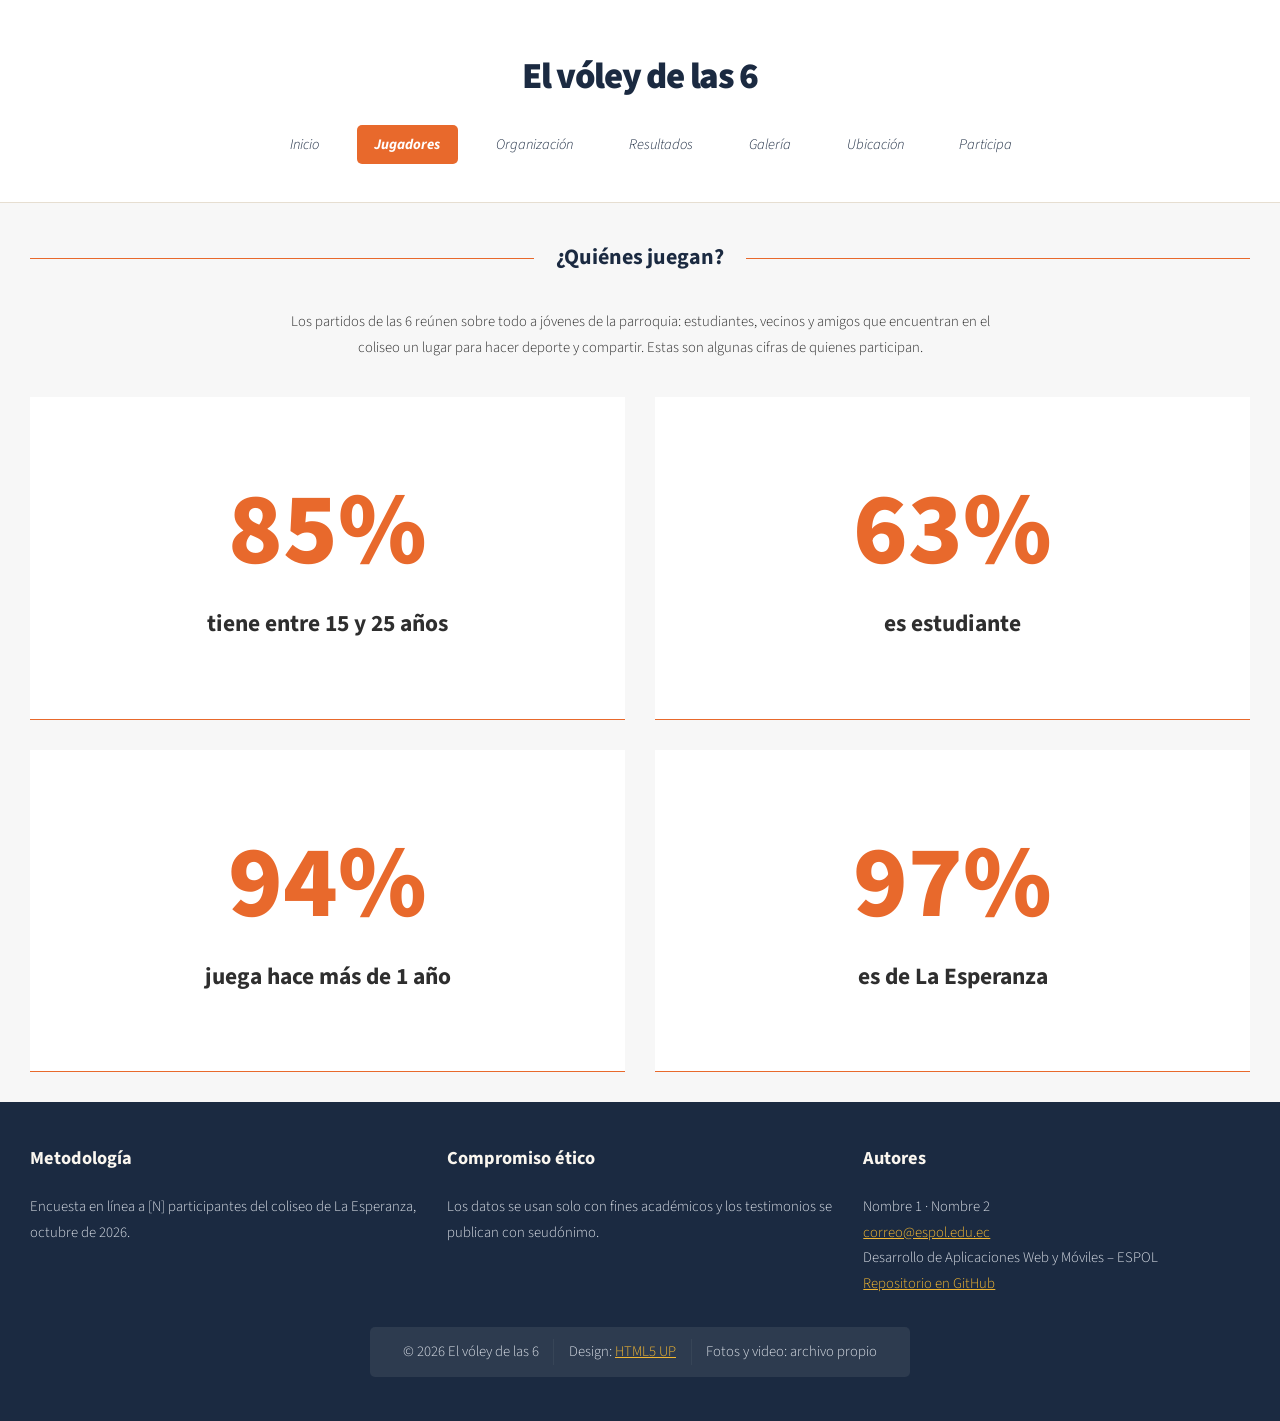
==== jugadores-page.html @ 29c1faaa "Se creó la sección de Jugadores, se modificó el estilo css para ajustar las cajas de los porcentajes" ====
<!DOCTYPE HTML>
<!--
	Dopetrope by HTML5 UP
	html5up.net | @ajlkn
	Free for personal and commercial use under the CCA 3.0 license (html5up.net/license)
-->
<html lang="es">
	<head>
		<title>¿Quiénes juegan? | El vóley de las 6</title>
		<meta charset="utf-8" />
		<meta name="viewport" content="width=device-width, initial-scale=1, user-scalable=no" />
		<link rel="stylesheet" href="assets/css/main.css?v=4" />
	</head>
	<body class="no-sidebar is-preload">
		<div id="page-wrapper">

			<!-- Header -->
				<section id="header">

					<!-- Logo -->
						<h1><a href="index.html">El vóley de las 6</a></h1>

					<!-- Nav -->
						<nav id="nav">
							<ul>
								<li><a href="index.html">Inicio</a></li>
								<li class="current"><a href="jugadores-page.html">Jugadores</a></li>
								<li><a href="#">Organización</a></li>
								<li><a href="#">Resultados</a></li>
								<li><a href="#">Galería</a></li>
								<li><a href="#">Ubicación</a></li>
								<li><a href="#">Participa</a></li>
							</ul>
						</nav>

				</section>

			<!-- Main -->
				<section id="main">
					<div class="container">

						<!-- Jugadores -->
							<section id="jugadores">
								<header class="major">
									<h2>¿Quiénes juegan?</h2>
								</header>
								<p class="intro-jugadores">
									Los partidos de las 6 reúnen sobre todo a jóvenes de la parroquia: estudiantes, vecinos y amigos
									que encuentran en el coliseo un lugar para hacer deporte y compartir. Estas son algunas cifras
									de quienes participan.
								</p>
								<!-- Reemplazar "__" por los porcentajes de la encuesta -->
								<div class="row">
									<div class="col-6">
										<article class="box stat">
											<strong class="stat-numero">85%</strong>
											<p>tiene entre 15 y 25 años</p>
										</article>
									</div>
									<div class="col-6">
										<article class="box stat">
											<strong class="stat-numero">63%</strong>
											<p>es estudiante</p>
										</article>
									</div>
									<div class="col-6">
										<article class="box stat">
											<strong class="stat-numero">94%</strong>
											<p>juega hace más de 1 año</p>
										</article>
									</div>
									<div class="col-6">
										<article class="box stat">
											<strong class="stat-numero">97%</strong>
											<p>es de La Esperanza</p>
										</article>
									</div>
								</div>
							</section>

					</div>
				</section>

			<!-- Footer -->
				<section id="footer">
					<div class="container">
						<div class="row">
							<div class="col-4 col-12-medium">
								<section>
									<header>
										<h2>Metodología</h2>
									</header>
									<p>Encuesta en línea a [N] participantes del coliseo de La Esperanza, octubre de 2026.</p>
								</section>
							</div>
							<div class="col-4 col-12-medium">
								<section>
									<header>
										<h2>Compromiso ético</h2>
									</header>
									<p>Los datos se usan solo con fines académicos y los testimonios se publican con seudónimo.</p>
								</section>
							</div>
							<div class="col-4 col-12-medium">
								<section>
									<header>
										<h2>Autores</h2>
									</header>
									<address>
										Nombre 1 · Nombre 2<br />
										<a href="mailto:correo@espol.edu.ec">correo@espol.edu.ec</a><br />
										Desarrollo de Aplicaciones Web y Móviles – ESPOL<br />
										<a href="#">Repositorio en GitHub</a>
									</address>
								</section>
							</div>
							<div class="col-12">

								<!-- Copyright -->
									<div id="copyright">
										<ul class="links">
											<li>&copy; 2026 El vóley de las 6</li><li>Design: <a href="http://html5up.net">HTML5 UP</a></li><li>Fotos y video: archivo propio</li>
										</ul>
									</div>

							</div>
						</div>
					</div>
				</section>

		</div>

		<!-- Scripts -->
			<script src="assets/js/jquery.min.js"></script>
			<script src="assets/js/jquery.dropotron.min.js"></script>
			<script src="assets/js/browser.min.js"></script>
			<script src="assets/js/breakpoints.min.js"></script>
			<script src="assets/js/util.js"></script>
			<script src="assets/js/main.js"></script>

	</body>
</html>
---- assets/css/main.css ----
@import url("fontawesome-all.min.css");
@import url("https://fonts.googleapis.com/css?family=Source+Sans+Pro:300,400,700,900,300italic");

/*
	Dopetrope by HTML5 UP
	html5up.net | @ajlkn
	Free for personal and commercial use under the CCA 3.0 license (html5up.net/license)
*/

html, body, div, span, applet, object,
iframe, h1, h2, h3, h4, h5, h6, p, blockquote,
pre, a, abbr, acronym, address, big, cite,
code, del, dfn, em, img, ins, kbd, q, s, samp,
small, strike, strong, sub, sup, tt, var, b,
u, i, center, dl, dt, dd, ol, ul, li, fieldset,
form, label, legend, table, caption, tbody,
tfoot, thead, tr, th, td, article, aside,
canvas, details, embed, figure, figcaption,
footer, header, hgroup, menu, nav, output, ruby,
section, summary, time, mark, audio, video {
	margin: 0;
	padding: 0;
	border: 0;
	font-size: 100%;
	font: inherit;
	vertical-align: baseline;}

article, aside, details, figcaption, figure,
footer, header, hgroup, menu, nav, section {
	display: block;}

body {
	line-height: 1;
}

ol, ul {
	list-style: none;
}

blockquote, q {
	quotes: none;
}

	blockquote:before, blockquote:after, q:before, q:after {
		content: '';
		content: none;
	}

table {
	border-collapse: collapse;
	border-spacing: 0;
}

body {
	-webkit-text-size-adjust: none;
}

mark {
	background-color: transparent;
	color: inherit;
}

input::-moz-focus-inner {
	border: 0;
	padding: 0;
}

input, select, textarea {
	-moz-appearance: none;
	-webkit-appearance: none;
	-ms-appearance: none;
	appearance: none;
}

/* Basic */

	html {
		box-sizing: border-box;
	}

	*, *:before, *:after {
		box-sizing: inherit;
	}

	body {
		background: #1B2A41;
		background-image: url("images/bg02.png");
	}

		body.is-preload *, body.is-preload *:before, body.is-preload *:after {
			-moz-animation: none !important;
			-webkit-animation: none !important;
			-ms-animation: none !important;
			animation: none !important;
			-moz-transition: none !important;
			-webkit-transition: none !important;
			-ms-transition: none !important;
			transition: none !important;
		}

	body, input, textarea, select {
		font-family: 'Source Sans Pro';
		font-weight: 300;
		color: #2E2E2E;
		font-size: 14pt;
		line-height: 1.75em;
	}

	strong, b {
		color: #1B2A41;
		font-weight: 400;
	}

	i, em {
		font-style: italic;
	}

	sub {
		position: relative;
		top: 0.5em;
		font-size: 0.8em;
	}

	sup {
		position: relative;
		top: -0.5em;
		font-size: 0.8em;
	}

	blockquote {
		border-left: solid 0.75em #F2B632;
		padding: 1em 0 1em 1.5em;
		font-style: italic;
	}

	h1, h2, h3, h4, h5, h6 {
		color: #1B2A41;
		font-weight: 700;
	}

	h1 a, h2 a, h3 a, h4 a, h5 a, h6 a {
		color: inherit;
		text-decoration: none;
	}

	h2 {
		font-size: 1.5em;
	}

	h3 {
		font-size: 1.35em;
	}

	a {
		color: #E8692C;
		text-decoration: underline;
	}

		a:hover {
			text-decoration: none;
		}

	br.clear {
		clear: both;
	}

	hr {
		border: 0;
		border-top: solid 1px #E6DED1;
		height: 1px;
		margin: 2em 0 2em 0;
	}

	p, ul, ol, dl, table {
		margin-bottom: 2em;
	}

/* Container */

	.container {
		margin: 0 auto;
		max-width: 100%;
		width: 70em;
	}

		@media screen and (max-width: 1680px) {

			.container {
				width: 70em;
			}

		}

		@media screen and (max-width: 1280px) {

			.container {
				width: calc(100% - 60px);
			}

		}

		@media screen and (max-width: 980px) {

			.container {
				width: calc(100% - 80px);
			}

		}

		@media screen and (max-width: 736px) {

			.container {
				width: calc(100% - 40px);
			}

		}

/* Row */

	.row {
		display: flex;
		flex-wrap: wrap;
		box-sizing: border-box;
		align-items: stretch;
	}

		.row > * {
			box-sizing: border-box;
		}

		.row.gtr-uniform > * > :last-child {
			margin-bottom: 0;
		}

		.row.aln-left {
			justify-content: flex-start;
		}

		.row.aln-center {
			justify-content: center;
		}

		.row.aln-right {
			justify-content: flex-end;
		}

		.row.aln-top {
			align-items: flex-start;
		}

		.row.aln-middle {
			align-items: center;
		}

		.row.aln-bottom {
			align-items: flex-end;
		}

		.row > .imp {
			order: -1;
		}

		.row > .col-1 {
			width: 8.33333%;
		}

		.row > .off-1 {
			margin-left: 8.33333%;
		}

		.row > .col-2 {
			width: 16.66667%;
		}

		.row > .off-2 {
			margin-left: 16.66667%;
		}

		.row > .col-3 {
			width: 25%;
		}

		.row > .off-3 {
			margin-left: 25%;
		}

		.row > .col-4 {
			width: 33.33333%;
		}

		.row > .off-4 {
			margin-left: 33.33333%;
		}

		.row > .col-5 {
			width: 41.66667%;
		}

		.row > .off-5 {
			margin-left: 41.66667%;
		}

		.row > .col-6 {
			width: 50%;
		}

		.row > .off-6 {
			margin-left: 50%;
		}

		.row > .col-7 {
			width: 58.33333%;
		}

		.row > .off-7 {
			margin-left: 58.33333%;
		}

		.row > .col-8 {
			width: 66.66667%;
		}

		.row > .off-8 {
			margin-left: 66.66667%;
		}

		.row > .col-9 {
			width: 75%;
		}

		.row > .off-9 {
			margin-left: 75%;
		}

		.row > .col-10 {
			width: 83.33333%;
		}

		.row > .off-10 {
			margin-left: 83.33333%;
		}

		.row > .col-11 {
			width: 91.66667%;
		}

		.row > .off-11 {
			margin-left: 91.66667%;
		}

		.row > .col-12 {
			width: 100%;
		}

		.row > .off-12 {
			margin-left: 100%;
		}

		.row.gtr-0 {
			margin-top: 0px;
			margin-left: 0px;
		}

			.row.gtr-0 > * {
				padding: 0px 0 0 0px;
			}

			.row.gtr-0.gtr-uniform {
				margin-top: 0px;
			}

				.row.gtr-0.gtr-uniform > * {
					padding-top: 0px;
				}

		.row.gtr-25 {
			margin-top: -12.5px;
			margin-left: -12.5px;
		}

			.row.gtr-25 > * {
				padding: 12.5px 0 0 12.5px;
			}

			.row.gtr-25.gtr-uniform {
				margin-top: -12.5px;
			}

				.row.gtr-25.gtr-uniform > * {
					padding-top: 12.5px;
				}

		.row.gtr-50 {
			margin-top: -25px;
			margin-left: -25px;
		}

			.row.gtr-50 > * {
				padding: 25px 0 0 25px;
			}

			.row.gtr-50.gtr-uniform {
				margin-top: -25px;
			}

				.row.gtr-50.gtr-uniform > * {
					padding-top: 25px;
				}

		.row {
			margin-top: -50px;
			margin-left: -50px;
		}

			.row > * {
				padding: 50px 0 0 50px;
			}

			.row.gtr-uniform {
				margin-top: -50px;
			}

				.row.gtr-uniform > * {
					padding-top: 50px;
				}

		.row.gtr-150 {
			margin-top: -75px;
			margin-left: -75px;
		}

			.row.gtr-150 > * {
				padding: 75px 0 0 75px;
			}

			.row.gtr-150.gtr-uniform {
				margin-top: -75px;
			}

				.row.gtr-150.gtr-uniform > * {
					padding-top: 75px;
				}

		.row.gtr-200 {
			margin-top: -100px;
			margin-left: -100px;
		}

			.row.gtr-200 > * {
				padding: 100px 0 0 100px;
			}

			.row.gtr-200.gtr-uniform {
				margin-top: -100px;
			}

				.row.gtr-200.gtr-uniform > * {
					padding-top: 100px;
				}

		@media screen and (max-width: 1680px) {

			.row {
				display: flex;
				flex-wrap: wrap;
				box-sizing: border-box;
				align-items: stretch;
			}

				.row > * {
					box-sizing: border-box;
				}

				.row.gtr-uniform > * > :last-child {
					margin-bottom: 0;
				}

				.row.aln-left {
					justify-content: flex-start;
				}

				.row.aln-center {
					justify-content: center;
				}

				.row.aln-right {
					justify-content: flex-end;
				}

				.row.aln-top {
					align-items: flex-start;
				}

				.row.aln-middle {
					align-items: center;
				}

				.row.aln-bottom {
					align-items: flex-end;
				}

				.row > .imp-xlarge {
					order: -1;
				}

				.row > .col-1-xlarge {
					width: 8.33333%;
				}

				.row > .off-1-xlarge {
					margin-left: 8.33333%;
				}

				.row > .col-2-xlarge {
					width: 16.66667%;
				}

				.row > .off-2-xlarge {
					margin-left: 16.66667%;
				}

				.row > .col-3-xlarge {
					width: 25%;
				}

				.row > .off-3-xlarge {
					margin-left: 25%;
				}

				.row > .col-4-xlarge {
					width: 33.33333%;
				}

				.row > .off-4-xlarge {
					margin-left: 33.33333%;
				}

				.row > .col-5-xlarge {
					width: 41.66667%;
				}

				.row > .off-5-xlarge {
					margin-left: 41.66667%;
				}

				.row > .col-6-xlarge {
					width: 50%;
				}

				.row > .off-6-xlarge {
					margin-left: 50%;
				}

				.row > .col-7-xlarge {
					width: 58.33333%;
				}

				.row > .off-7-xlarge {
					margin-left: 58.33333%;
				}

				.row > .col-8-xlarge {
					width: 66.66667%;
				}

				.row > .off-8-xlarge {
					margin-left: 66.66667%;
				}

				.row > .col-9-xlarge {
					width: 75%;
				}

				.row > .off-9-xlarge {
					margin-left: 75%;
				}

				.row > .col-10-xlarge {
					width: 83.33333%;
				}

				.row > .off-10-xlarge {
					margin-left: 83.33333%;
				}

				.row > .col-11-xlarge {
					width: 91.66667%;
				}

				.row > .off-11-xlarge {
					margin-left: 91.66667%;
				}

				.row > .col-12-xlarge {
					width: 100%;
				}

				.row > .off-12-xlarge {
					margin-left: 100%;
				}

				.row.gtr-0 {
					margin-top: 0px;
					margin-left: 0px;
				}

					.row.gtr-0 > * {
						padding: 0px 0 0 0px;
					}

					.row.gtr-0.gtr-uniform {
						margin-top: 0px;
					}

						.row.gtr-0.gtr-uniform > * {
							padding-top: 0px;
						}

				.row.gtr-25 {
					margin-top: -12.5px;
					margin-left: -12.5px;
				}

					.row.gtr-25 > * {
						padding: 12.5px 0 0 12.5px;
					}

					.row.gtr-25.gtr-uniform {
						margin-top: -12.5px;
					}

						.row.gtr-25.gtr-uniform > * {
							padding-top: 12.5px;
						}

				.row.gtr-50 {
					margin-top: -25px;
					margin-left: -25px;
				}

					.row.gtr-50 > * {
						padding: 25px 0 0 25px;
					}

					.row.gtr-50.gtr-uniform {
						margin-top: -25px;
					}

						.row.gtr-50.gtr-uniform > * {
							padding-top: 25px;
						}

				.row {
					margin-top: -50px;
					margin-left: -50px;
				}

					.row > * {
						padding: 50px 0 0 50px;
					}

					.row.gtr-uniform {
						margin-top: -50px;
					}

						.row.gtr-uniform > * {
							padding-top: 50px;
						}

				.row.gtr-150 {
					margin-top: -75px;
					margin-left: -75px;
				}

					.row.gtr-150 > * {
						padding: 75px 0 0 75px;
					}

					.row.gtr-150.gtr-uniform {
						margin-top: -75px;
					}

						.row.gtr-150.gtr-uniform > * {
							padding-top: 75px;
						}

				.row.gtr-200 {
					margin-top: -100px;
					margin-left: -100px;
				}

					.row.gtr-200 > * {
						padding: 100px 0 0 100px;
					}

					.row.gtr-200.gtr-uniform {
						margin-top: -100px;
					}

						.row.gtr-200.gtr-uniform > * {
							padding-top: 100px;
						}

		}

		@media screen and (max-width: 1280px) {

			.row {
				display: flex;
				flex-wrap: wrap;
				box-sizing: border-box;
				align-items: stretch;
			}

				.row > * {
					box-sizing: border-box;
				}

				.row.gtr-uniform > * > :last-child {
					margin-bottom: 0;
				}

				.row.aln-left {
					justify-content: flex-start;
				}

				.row.aln-center {
					justify-content: center;
				}

				.row.aln-right {
					justify-content: flex-end;
				}

				.row.aln-top {
					align-items: flex-start;
				}

				.row.aln-middle {
					align-items: center;
				}

				.row.aln-bottom {
					align-items: flex-end;
				}

				.row > .imp-large {
					order: -1;
				}

				.row > .col-1-large {
					width: 8.33333%;
				}

				.row > .off-1-large {
					margin-left: 8.33333%;
				}

				.row > .col-2-large {
					width: 16.66667%;
				}

				.row > .off-2-large {
					margin-left: 16.66667%;
				}

				.row > .col-3-large {
					width: 25%;
				}

				.row > .off-3-large {
					margin-left: 25%;
				}

				.row > .col-4-large {
					width: 33.33333%;
				}

				.row > .off-4-large {
					margin-left: 33.33333%;
				}

				.row > .col-5-large {
					width: 41.66667%;
				}

				.row > .off-5-large {
					margin-left: 41.66667%;
				}

				.row > .col-6-large {
					width: 50%;
				}

				.row > .off-6-large {
					margin-left: 50%;
				}

				.row > .col-7-large {
					width: 58.33333%;
				}

				.row > .off-7-large {
					margin-left: 58.33333%;
				}

				.row > .col-8-large {
					width: 66.66667%;
				}

				.row > .off-8-large {
					margin-left: 66.66667%;
				}

				.row > .col-9-large {
					width: 75%;
				}

				.row > .off-9-large {
					margin-left: 75%;
				}

				.row > .col-10-large {
					width: 83.33333%;
				}

				.row > .off-10-large {
					margin-left: 83.33333%;
				}

				.row > .col-11-large {
					width: 91.66667%;
				}

				.row > .off-11-large {
					margin-left: 91.66667%;
				}

				.row > .col-12-large {
					width: 100%;
				}

				.row > .off-12-large {
					margin-left: 100%;
				}

				.row.gtr-0 {
					margin-top: 0px;
					margin-left: 0px;
				}

					.row.gtr-0 > * {
						padding: 0px 0 0 0px;
					}

					.row.gtr-0.gtr-uniform {
						margin-top: 0px;
					}

						.row.gtr-0.gtr-uniform > * {
							padding-top: 0px;
						}

				.row.gtr-25 {
					margin-top: -7.5px;
					margin-left: -7.5px;
				}

					.row.gtr-25 > * {
						padding: 7.5px 0 0 7.5px;
					}

					.row.gtr-25.gtr-uniform {
						margin-top: -7.5px;
					}

						.row.gtr-25.gtr-uniform > * {
							padding-top: 7.5px;
						}

				.row.gtr-50 {
					margin-top: -15px;
					margin-left: -15px;
				}

					.row.gtr-50 > * {
						padding: 15px 0 0 15px;
					}

					.row.gtr-50.gtr-uniform {
						margin-top: -15px;
					}

						.row.gtr-50.gtr-uniform > * {
							padding-top: 15px;
						}

				.row {
					margin-top: -30px;
					margin-left: -30px;
				}

					.row > * {
						padding: 30px 0 0 30px;
					}

					.row.gtr-uniform {
						margin-top: -30px;
					}

						.row.gtr-uniform > * {
							padding-top: 30px;
						}

				.row.gtr-150 {
					margin-top: -45px;
					margin-left: -45px;
				}

					.row.gtr-150 > * {
						padding: 45px 0 0 45px;
					}

					.row.gtr-150.gtr-uniform {
						margin-top: -45px;
					}

						.row.gtr-150.gtr-uniform > * {
							padding-top: 45px;
						}

				.row.gtr-200 {
					margin-top: -60px;
					margin-left: -60px;
				}

					.row.gtr-200 > * {
						padding: 60px 0 0 60px;
					}

					.row.gtr-200.gtr-uniform {
						margin-top: -60px;
					}

						.row.gtr-200.gtr-uniform > * {
							padding-top: 60px;
						}

		}

		@media screen and (max-width: 980px) {

			.row {
				display: flex;
				flex-wrap: wrap;
				box-sizing: border-box;
				align-items: stretch;
			}

				.row > * {
					box-sizing: border-box;
				}

				.row.gtr-uniform > * > :last-child {
					margin-bottom: 0;
				}

				.row.aln-left {
					justify-content: flex-start;
				}

				.row.aln-center {
					justify-content: center;
				}

				.row.aln-right {
					justify-content: flex-end;
				}

				.row.aln-top {
					align-items: flex-start;
				}

				.row.aln-middle {
					align-items: center;
				}

				.row.aln-bottom {
					align-items: flex-end;
				}

				.row > .imp-medium {
					order: -1;
				}

				.row > .col-1-medium {
					width: 8.33333%;
				}

				.row > .off-1-medium {
					margin-left: 8.33333%;
				}

				.row > .col-2-medium {
					width: 16.66667%;
				}

				.row > .off-2-medium {
					margin-left: 16.66667%;
				}

				.row > .col-3-medium {
					width: 25%;
				}

				.row > .off-3-medium {
					margin-left: 25%;
				}

				.row > .col-4-medium {
					width: 33.33333%;
				}

				.row > .off-4-medium {
					margin-left: 33.33333%;
				}

				.row > .col-5-medium {
					width: 41.66667%;
				}

				.row > .off-5-medium {
					margin-left: 41.66667%;
				}

				.row > .col-6-medium {
					width: 50%;
				}

				.row > .off-6-medium {
					margin-left: 50%;
				}

				.row > .col-7-medium {
					width: 58.33333%;
				}

				.row > .off-7-medium {
					margin-left: 58.33333%;
				}

				.row > .col-8-medium {
					width: 66.66667%;
				}

				.row > .off-8-medium {
					margin-left: 66.66667%;
				}

				.row > .col-9-medium {
					width: 75%;
				}

				.row > .off-9-medium {
					margin-left: 75%;
				}

				.row > .col-10-medium {
					width: 83.33333%;
				}

				.row > .off-10-medium {
					margin-left: 83.33333%;
				}

				.row > .col-11-medium {
					width: 91.66667%;
				}

				.row > .off-11-medium {
					margin-left: 91.66667%;
				}

				.row > .col-12-medium {
					width: 100%;
				}

				.row > .off-12-medium {
					margin-left: 100%;
				}

				.row.gtr-0 {
					margin-top: 0px;
					margin-left: 0px;
				}

					.row.gtr-0 > * {
						padding: 0px 0 0 0px;
					}

					.row.gtr-0.gtr-uniform {
						margin-top: 0px;
					}

						.row.gtr-0.gtr-uniform > * {
							padding-top: 0px;
						}

				.row.gtr-25 {
					margin-top: -10px;
					margin-left: -10px;
				}

					.row.gtr-25 > * {
						padding: 10px 0 0 10px;
					}

					.row.gtr-25.gtr-uniform {
						margin-top: -10px;
					}

						.row.gtr-25.gtr-uniform > * {
							padding-top: 10px;
						}

				.row.gtr-50 {
					margin-top: -20px;
					margin-left: -20px;
				}

					.row.gtr-50 > * {
						padding: 20px 0 0 20px;
					}

					.row.gtr-50.gtr-uniform {
						margin-top: -20px;
					}

						.row.gtr-50.gtr-uniform > * {
							padding-top: 20px;
						}

				.row {
					margin-top: -40px;
					margin-left: -40px;
				}

					.row > * {
						padding: 40px 0 0 40px;
					}

					.row.gtr-uniform {
						margin-top: -40px;
					}

						.row.gtr-uniform > * {
							padding-top: 40px;
						}

				.row.gtr-150 {
					margin-top: -60px;
					margin-left: -60px;
				}

					.row.gtr-150 > * {
						padding: 60px 0 0 60px;
					}

					.row.gtr-150.gtr-uniform {
						margin-top: -60px;
					}

						.row.gtr-150.gtr-uniform > * {
							padding-top: 60px;
						}

				.row.gtr-200 {
					margin-top: -80px;
					margin-left: -80px;
				}

					.row.gtr-200 > * {
						padding: 80px 0 0 80px;
					}

					.row.gtr-200.gtr-uniform {
						margin-top: -80px;
					}

						.row.gtr-200.gtr-uniform > * {
							padding-top: 80px;
						}

		}

		@media screen and (max-width: 736px) {

			.row {
				display: flex;
				flex-wrap: wrap;
				box-sizing: border-box;
				align-items: stretch;
			}

				.row > * {
					box-sizing: border-box;
				}

				.row.gtr-uniform > * > :last-child {
					margin-bottom: 0;
				}

				.row.aln-left {
					justify-content: flex-start;
				}

				.row.aln-center {
					justify-content: center;
				}

				.row.aln-right {
					justify-content: flex-end;
				}

				.row.aln-top {
					align-items: flex-start;
				}

				.row.aln-middle {
					align-items: center;
				}

				.row.aln-bottom {
					align-items: flex-end;
				}

				.row > .imp-small {
					order: -1;
				}

				.row > .col-1-small {
					width: 8.33333%;
				}

				.row > .off-1-small {
					margin-left: 8.33333%;
				}

				.row > .col-2-small {
					width: 16.66667%;
				}

				.row > .off-2-small {
					margin-left: 16.66667%;
				}

				.row > .col-3-small {
					width: 25%;
				}

				.row > .off-3-small {
					margin-left: 25%;
				}

				.row > .col-4-small {
					width: 33.33333%;
				}

				.row > .off-4-small {
					margin-left: 33.33333%;
				}

				.row > .col-5-small {
					width: 41.66667%;
				}

				.row > .off-5-small {
					margin-left: 41.66667%;
				}

				.row > .col-6-small {
					width: 50%;
				}

				.row > .off-6-small {
					margin-left: 50%;
				}

				.row > .col-7-small {
					width: 58.33333%;
				}

				.row > .off-7-small {
					margin-left: 58.33333%;
				}

				.row > .col-8-small {
					width: 66.66667%;
				}

				.row > .off-8-small {
					margin-left: 66.66667%;
				}

				.row > .col-9-small {
					width: 75%;
				}

				.row > .off-9-small {
					margin-left: 75%;
				}

				.row > .col-10-small {
					width: 83.33333%;
				}

				.row > .off-10-small {
					margin-left: 83.33333%;
				}

				.row > .col-11-small {
					width: 91.66667%;
				}

				.row > .off-11-small {
					margin-left: 91.66667%;
				}

				.row > .col-12-small {
					width: 100%;
				}

				.row > .off-12-small {
					margin-left: 100%;
				}

				.row.gtr-0 {
					margin-top: 0px;
					margin-left: 0px;
				}

					.row.gtr-0 > * {
						padding: 0px 0 0 0px;
					}

					.row.gtr-0.gtr-uniform {
						margin-top: 0px;
					}

						.row.gtr-0.gtr-uniform > * {
							padding-top: 0px;
						}

				.row.gtr-25 {
					margin-top: -5px;
					margin-left: -5px;
				}

					.row.gtr-25 > * {
						padding: 5px 0 0 5px;
					}

					.row.gtr-25.gtr-uniform {
						margin-top: -5px;
					}

						.row.gtr-25.gtr-uniform > * {
							padding-top: 5px;
						}

				.row.gtr-50 {
					margin-top: -10px;
					margin-left: -10px;
				}

					.row.gtr-50 > * {
						padding: 10px 0 0 10px;
					}

					.row.gtr-50.gtr-uniform {
						margin-top: -10px;
					}

						.row.gtr-50.gtr-uniform > * {
							padding-top: 10px;
						}

				.row {
					margin-top: -20px;
					margin-left: -20px;
				}

					.row > * {
						padding: 20px 0 0 20px;
					}

					.row.gtr-uniform {
						margin-top: -20px;
					}

						.row.gtr-uniform > * {
							padding-top: 20px;
						}

				.row.gtr-150 {
					margin-top: -30px;
					margin-left: -30px;
				}

					.row.gtr-150 > * {
						padding: 30px 0 0 30px;
					}

					.row.gtr-150.gtr-uniform {
						margin-top: -30px;
					}

						.row.gtr-150.gtr-uniform > * {
							padding-top: 30px;
						}

				.row.gtr-200 {
					margin-top: -40px;
					margin-left: -40px;
				}

					.row.gtr-200 > * {
						padding: 40px 0 0 40px;
					}

					.row.gtr-200.gtr-uniform {
						margin-top: -40px;
					}

						.row.gtr-200.gtr-uniform > * {
							padding-top: 40px;
						}

		}

/* Form */

	form label {
		display: block;
		color: #1B2A41;
		font-weight: 400;
		margin: 0 0 0.5em 0;
	}

	form input[type=text],
	form input[type=email],
	form input[type=password],
	form select,
	form textarea {
		-webkit-appearance: none;
		display: block;
		border: 0;
		padding: 0.75em 1em;
		font-size: 1em;
		border-radius: 5px;
		border: solid 1px #E6DED1;
		background: #fff;
		width: 100%;
	}

		form input[type=text]:focus,
		form input[type=email]:focus,
		form input[type=password]:focus,
		form select:focus,
		form textarea:focus {
			box-shadow: inset 0px 0px 1px 1px #E8692C;
		}

	form textarea {
		height: 15em;
	}

	form ::-webkit-input-placeholder {
		color: #8A8A8A !important;
	}

	form :-moz-placeholder {
		color: #8A8A8A !important;
	}

	form ::-moz-placeholder {
		color: #8A8A8A !important;
	}

	form :-ms-input-placeholder {
		color: #8A8A8A !important;
	}

	form ::-moz-focus-inner {
		border: 0;
	}

/* Tables */

	table {
		width: 100%;
	}

		table tr {
			border-top: solid 1px #E6DED1;
		}

			table tr:first-child {
				border-top: 0;
			}

		table td {
			padding: 0.5em 1em 0.5em 1em;
		}

		table th {
			text-align: left;
			padding: 0.5em 1em 0.5em 1em;
			font-weight: 700;
			margin: 0 0 1em 0;
		}

		table thead {
			border-bottom: solid 2px #E8692C;
		}

/* Section/Article */

	section, article {
		margin-bottom: 2.5em;
	}

		section > :last-child, section:last-child, article > :last-child, article:last-child {
			margin-bottom: 0;
		}

	header {
		margin: 0 0 1.5em 0;
	}

		header > p {
			display: block;
			font-style: italic;
			margin: 0.5em 0 0 0;
			padding-bottom: 0.5em;
		}

		header.major {
			position: relative;
			text-align: center;
			border-top: solid 1px #E8692C;
			top: 1em;
			margin: 0 0 3em 0;
		}

			header.major h2 {
				background: #FAF6EF;
				position: relative;
				top: -0.65em;
				display: inline;
				margin: 0;
				padding: 0 1em 0 1em;
			}

	footer {
		margin: 2.25em 0 0 0;
	}

/* Box */

	.box {
		background: #ffffff;
		border-bottom: solid 1px #E8692C;
		padding: 2.75em 1.75em 2.75em 1.75em;
	}

		.box .image.featured {
			position: relative;
			width: auto;
			left: 1.75em;
			top: 1.75em;
			margin: -4.5em 0 4.25em -3.5em;
		}

		.box.post header {
			padding-top: 1em;
			margin: 0 0 2em 0;
		}

		.box.post h2 {
			font-size: 2.5em;
			letter-spacing: -0.015em;
		}

		.box.post header > p {
			margin-top: 1.25em;
			font-size: 1.25em;
		}

		.box footer ul.actions {
			margin-bottom: 0;
		}

/* Button */

	input[type="button"],
	input[type="submit"],
	input[type="reset"],
	button,
	.button {
		-webkit-appearance: none;
		display: inline-block;
		text-decoration: none;
		cursor: pointer;
		border: 0;
		border-radius: 5px;
		background: #E8692C;
		color: #fff !important;
		font-weight: 700;
		outline: 0;
		font-size: 1.1em;
		padding: 0.65em 1.5em 0.65em 1.5em;
		text-align: center;
		-moz-transition: background-color .25s ease-in-out;
		-webkit-transition: background-color .25s ease-in-out;
		-ms-transition: background-color .25s ease-in-out;
		transition: background-color .25s ease-in-out;
	}

		input[type="button"]:hover,
		input[type="submit"]:hover,
		input[type="reset"]:hover,
		button:hover,
		.button:hover {
			background: #F07C42;
		}

		input[type="button"]:active,
		input[type="submit"]:active,
		input[type="reset"]:active,
		button:active,
		.button:active {
			background: #CF5A20;
		}

		input[type="button"].alt,
		input[type="submit"].alt,
		input[type="reset"].alt,
		button.alt,
		.button.alt {
			background: #1B2A41;
		}

			input[type="button"].alt:hover,
			input[type="submit"].alt:hover,
			input[type="reset"].alt:hover,
			button.alt:hover,
			.button.alt:hover {
				background: #2A3D5A;
			}

			input[type="button"].alt:active,
			input[type="submit"].alt:active,
			input[type="reset"].alt:active,
			button.alt:active,
			.button.alt:active {
				background: #111C2C;
			}

		input[type="button"].icon:before,
		input[type="submit"].icon:before,
		input[type="reset"].icon:before,
		button.icon:before,
		.button.icon:before {
			opacity: 0.35;
			position: relative;
			top: 0.05em;
			margin-right: 0.75em;
		}

		input[type="button"].large,
		input[type="submit"].large,
		input[type="reset"].large,
		button.large,
		.button.large {
			font-size: 1.5em;
			padding: 0.75em 1.5em 0.75em 1.5em;
		}

/* Image */

	.image {
		display: inline-block;
		outline: 0;
	}

		.image img {
			display: block;
			width: 100%;
		}

		.image.centered {
			display: block;
			margin: 0 0 2em 0;
		}

			.image.centered img {
				margin: 0 auto;
				width: auto;
			}

		.image.featured {
			display: block;
			width: 100%;
			margin: 0 0 2em 0;
		}

		.image.left {
			float: left;
			margin: 0 2em 2em 0;
		}

/* List */

	ul {
		list-style: disc;
		padding-left: 1em;
	}

		ul li {
			padding-left: 0.5em;
		}

	ol {
		list-style: decimal;
		padding-left: 1.25em;
	}

		ol li {
			padding-left: 0.25em;
		}

/* Actions */

	ul.actions {
		list-style: none;
		padding-left: 0;
	}

		ul.actions li {
			display: inline-block;
			margin-left: 1em;
			padding-left: 0;
		}

			ul.actions li:first-child {
				margin-left: 0;
			}

/* Links */

	ul.links {
		list-style: none;
		padding-left: 0;
	}

		ul.links li {
			display: inline-block;
			border-left: solid 1px rgba(255, 255, 255, 0.05);
			padding: 0 0 0 1em;
			margin: 0 0 0 1em;
		}

			ul.links li:first-child {
				border-left: 0;
				padding-left: 0;
				margin-left: 0;
			}

/* Contact */

	ul.contact {
		list-style: none;
		padding-left: 0;
	}

		ul.contact li {
			position: relative;
			border-top: solid 1px #E6DED1;
			padding: 1.3em 0 1.3em 7em;
		}

			ul.contact li h3 {
				position: absolute;
				left: 0;
				top: 1.3em;
				font-size: 1.1em;
			}

			ul.contact li p {
				margin: 0;
			}

			ul.contact li:first-child {
				padding-top: 0;
				border-top: 0;
			}

				ul.contact li:first-child h3 {
					top: 0;
				}

/* Dates */

	ul.dates {
		list-style: none;
		padding-left: 0;
	}

		ul.dates li {
			position: relative;
			border-top: solid 1px #E6DED1;
			padding: 1.3em 0 1.3em 6.75em;
		}

		ul.dates .date {
			display: block;
			position: absolute;
			left: 0;
			top: 1.3em;
			background-color: #E8692C;
			height: 3.5em;
			text-align: center;
			color: #fff;
			line-height: 1em;
			border-top-left-radius: 5px;
			border-bottom-left-radius: 5px;
			padding: 0.5em 0.75em 0 1em;
		}

			ul.dates .date:after {
				content: '';
				position: absolute;
				bottom: 0;
				right: -1.2em;
				border-left: solid 1.25em #E8692C;
				border-top: solid 1.8em transparent;
				border-bottom: solid 1.8em transparent;
			}

			ul.dates .date strong {
				display: block;
				font-size: 1.75em;
				padding-top: 0.15em;
			}

		ul.dates h3 {
			font-size: 1.1em;
		}

		ul.dates p {
			margin: 0;
		}

		ul.dates li:first-child {
			border-top: 0;
			padding-top: 0;
		}

			ul.dates li:first-child .date {
				top: 0;
			}

/* Divided */

	ul.divided {
		list-style: none;
		padding-left: 0;
	}

		ul.divided li {
			border-top: solid 1px #E6DED1;
			padding: 1em 0 1em 0;
		}

			ul.divided li:first-child {
				border-top: 0;
				padding-top: 0;
			}

/* Social */

	ul.social {
		list-style: none;
		padding-left: 0;
		overflow: hidden;
		cursor: default;
		margin: 0 0 3.25em 0;
	}

		ul.social li {
			display: inline-block;
			padding-left: 0;
			margin-left: 0.75em;
		}

			ul.social li:first-child {
				margin-left: 0;
			}

			ul.social li a {
				display: inline-block;
				width: 3em;
				height: 3em;
				text-align: center;
				border-radius: 5px;
				background: #1B2A41;
				-moz-transition: background-color .25s ease-in-out;
				-webkit-transition: background-color .25s ease-in-out;
				-ms-transition: background-color .25s ease-in-out;
				transition: background-color .25s ease-in-out;
			}

				ul.social li a:before {
					color: #fff;
					font-size: 2em;
					line-height: 1.5em;
				}

				ul.social li a.fa-facebook {
					background: #3c5a98;
				}

					ul.social li a.fa-facebook:hover {
						background: #4c6aa8;
					}

				ul.social li a.fa-twitter {
					background: #2daae4;
				}

					ul.social li a.fa-twitter:hover {
						background: #3dbaf4;
					}

				ul.social li a.fa-dribbble {
					background: #c4376b;
				}

					ul.social li a.fa-dribbble:hover {
						background: #d4477b;
					}

				ul.social li a.fa-linkedin {
					background: #006599;
				}

					ul.social li a.fa-linkedin:hover {
						background: #1075a9;
					}

				ul.social li a.fa-tumblr {
					background: #2b4661;
				}

					ul.social li a.fa-tumblr:hover {
						background: #3b5671;
					}

				ul.social li a.fa-google-plus {
					background: #da2713;
				}

					ul.social li a.fa-google-plus:hover {
						background: #ea3723;
					}

/* Icons */

	.icon {
		text-decoration: none;
		position: relative;
		text-decoration: none;
	}

		.icon:before {
			-moz-osx-font-smoothing: grayscale;
			-webkit-font-smoothing: antialiased;
			display: inline-block;
			font-style: normal;
			font-variant: normal;
			text-rendering: auto;
			line-height: 1;
			text-transform: none !important;
			font-family: 'Font Awesome 5 Free';
			font-weight: 400;
		}

		.icon.solid:before {
			font-weight: 900;
		}

		.icon.brands:before {
			font-family: 'Font Awesome 5 Brands';
		}

		.icon:before {
			line-height: inherit;
		}

		.icon > .label {
			display: none;
		}

		.icon.featured {
			position: relative;
			display: inline-block;
			background-color: #E8692C;
			width: 9em;
			padding: 1.75em 0 0.75em 0;
			border-top-left-radius: 5px;
			border-top-right-radius: 5px;
			margin: 0 0 4.5em 0;
			cursor: default;
		}

			.icon.featured:before {
				font-size: 4.5em;
				line-height: 1em;
				color: #fff;
			}

			.icon.featured:after {
				content: '';
				position: absolute;
				bottom: -1.95em;
				left: 0;
				border-top: solid 2em #E8692C;
				border-left: solid 4.5em transparent;
				border-right: solid 4.5em transparent;
			}

			.icon.featured.alt {
				background-color: #1B2A41;
			}

				.icon.featured.alt:after {
					border-top-color: #1B2A41;
				}

			.icon.featured.alt2 {
				background-color: #F2B632;
			}

				.icon.featured.alt2:after {
					border-top-color: #F2B632;
				}

/* Page Wrapper */

	#page-wrapper > section {
		margin-bottom: 0;
	}

/* Header */

	#header {
		position: relative;
		background: #ffffff;
		border-bottom: solid 1px #E6DED1;
		padding: 5em 0 4em 0;
		text-align: center;
	}

		#header h1 {
			color: #1B2A41;
			font-weight: 900;
			font-size: 2.5em;
			letter-spacing: -0.035em;
			line-height: 1;
		}

/* Nav */

	#nav {
		margin: 2.5em 0 0 0;
	}

		#nav > ul {
			margin: 0;
		}

			#nav > ul > li {
				display: inline-block;
				font-style: italic;
				margin: 0 0.35em 0 0.35em;
			}

				#nav > ul > li > ul {
					display: none;
				}

				#nav > ul > li > a {
					border-radius: 5px;
					color: #1B2A41;
					text-decoration: none;
					padding: 0.6em 1.2em 0.6em 1.2em;
					-moz-transition: background-color .25s ease-in-out;
					-webkit-transition: background-color .25s ease-in-out;
					-ms-transition: background-color .25s ease-in-out;
					transition: background-color .25s ease-in-out;
					outline: 0;
				}

				#nav > ul > li:hover > a, #nav > ul > li.active > a {
					background: #FCE3D3;
				}

				#nav > ul > li.current > a {
					background: #E8692C;
					color: #fff !important;
					font-weight: 700;
				}

	.dropotron {
		border-radius: 5px;
		background-color: #1B2A41;
		background-color: rgba(27, 42, 65, 0.98);
		padding: 1.25em 1.5em 1.25em 1.5em;
		font-style: italic;
		min-width: 13em;
		box-shadow: 0px 8px 15px 0px rgba(0, 0, 0, 0.5);
		text-align: left;
		margin-top: -1.25em;
		margin-left: -1px;
		list-style: none;
	}

		.dropotron a, .dropotron span {
			color: #C9D3E0;
			text-decoration: none;
			-moz-transition: color .25s ease-in-out;
			-webkit-transition: color .25s ease-in-out;
			-ms-transition: color .25s ease-in-out;
			transition: color .25s ease-in-out;
		}

		.dropotron li {
			padding: 0.25em 0 0.25em 0;
		}

			.dropotron li:hover > a, .dropotron li:hover > span {
				color: #fff;
			}

		.dropotron.level-0 {
			margin-top: 2em;
		}

			.dropotron.level-0:before {
				content: '';
				display: block;
				position: absolute;
				left: 50%;
				margin-left: -10px;
				top: -9px;
				border-left: solid 10px transparent;
				border-right: solid 10px transparent;
				border-bottom: solid 10px #1B2A41;
				border-bottom-color: rgba(27, 42, 65, 0.98);
			}

/* Banner */

	#banner {
		background: #1B2A41 url("../../images/pic01.jpg");
		background-position: center center;
		background-size: cover;
		background-repeat: no-repeat;
		text-align: center;
		position: relative;
		padding: 14em 0;
		margin: 4em 0 0 0;
	}

		#banner header {
			background-color: rgba(27, 42, 65, 0.88);
			display: inline-block;
			padding: 2.5em 5em;
			border-radius: 5px;
		}

			#banner header h2 {
				color: #fff;
				font-weight: 700;
				font-size: 2.5em;
				margin: 0 0 0.65em 0;
			}

			#banner header p {
				color: #F2B632;
				padding: 0;
				font-style: normal;
				margin: 0;
				font-size: 1.5em;
			}

/* Intro */

	#intro {
		text-align: center;
		overflow: hidden;
	}

		#intro section {
			margin: 3em 0;
			padding: 2.5em 0;
		}

		#intro h2 {
			font-size: 1.75em;
		}

		#intro p {
			margin: 0;
		}

		#intro .middle {
			position: relative;
			z-index: 1;
		}

			#intro .middle:before {
				content: '';
				width: 32px;
				height: 100%;
				position: absolute;
				left: -24px;
				top: 0;
				display: block;
				z-index: -1;
				box-shadow: 32px 0 0 0 #fff, 0 -32px 0 0 #fff, 0 32px 0 0 #fff, 32px 32px 0 0 #fff, 32px -32px 0 0 #fff, 0 0 32px 0 rgba(0, 0, 0, 0.15);
			}

			#intro .middle:after {
				content: '';
				width: 32px;
				height: 100%;
				position: absolute;
				right: -24px;
				top: 0;
				display: block;
				z-index: -1;
				box-shadow: -32px 0 0 0 #fff, 0 -32px 0 0 #fff, 0 32px 0 0 #fff, -32px 32px 0 0 #fff, -32px -32px 0 0 #fff, 0 0 32px 0 rgba(0, 0, 0, 0.15);
			}

		#intro .button {
			min-width: 12em;
		}

		#intro footer {
			margin: 0;
		}

/* Main */

	#main {
		position: relative;
		background: #f7f7f7 url("images/bg02.png");
		padding: 4em 0 4em 0;
	}

		#main:before {
			content: '';
			position: absolute;
			top: 0;
			left: 0;
			width: 100%;
			background: url("images/bg01.png");
			background-size: 100% 100%;
			z-index: 0;
			opacity: 0.1;
		}

		#main .major h2 {
			background: #f7f7f7 url("images/bg02.png");
		}

/* Footer */

	#footer {
		position: relative;
		color: #D9DEE6;
		padding: 4em 0;
	}

		#footer:before {
			content: '';
			position: absolute;
			top: 0;
			left: 0;
			width: 100%;
			background: url("images/bg01.png");
			background-size: 100% 100%;
			z-index: 0;
			opacity: 0.5;
		}

		#footer a {
			color: #F2B632;
		}

		#footer h2, #footer h3, #footer h4, #footer h5, #footer h6, #footer strong, #footer b {
			color: #FAF6EF;
		}

			#footer h2 a, #footer h3 a, #footer h4 a, #footer h5 a, #footer h6 a, #footer strong a, #footer b a {
				color: inherit;
			}

		#footer ul.contact li,
		#footer ul.dates li,
		#footer ul.divided li {
			border-top-color: #2A3D5A;
			border-top-color: rgba(250, 246, 239, 0.12);
		}

		#footer header {
			margin: 0 0 3em 0;
		}

			#footer header h2 {
				font-size: 1.75em;
			}

/* Copyright */

	#copyright {
		text-align: center;
		margin: 3em 0 2em 0;
	}

		#copyright ul.links {
			display: inline-block;
			background: #2A3D5A;
			background: rgba(250, 246, 239, 0.08);
			border-radius: 5px;
			margin: 0;
			padding: 0.85em 2.25em 0.85em 2.25em;
		}

/* XLarge */

	@media screen and (max-width: 1680px) {

		/* Basic */

			body, input, textarea, select {
				font-size: 12pt;
			}

	}

/* Large */

	@media screen and (max-width: 1280px) {

		/* Basic */

			body, input, textarea, select {
				font-size: 11pt;
			}

		/* Section/Article */

			header.major {
				margin: 0.75em 0 2.5em 0;
			}

				header.major h2 {
					padding: 0 1em 0 1em;
				}

		/* Social */

			ul.social li {
				margin: 0 0 0.25em 0.75em;
			}

		/* Header */

			#header {
				padding: 4em 0 3em 0;
			}

		/* Banner */

			#banner {
				padding: 6em 0;
				margin: 3em 0 0 0;
			}

		/* Intro */

			#intro {
				padding: 0;
			}

				#intro section {
					padding: 1em 2em;
				}

				#intro .middle:before {
					left: -12px;
				}

				#intro .middle:after {
					right: -12px;
				}

		/* Main */

			#main {
				padding: 30px 0;
			}

		/* Footer */

			#footer {
				padding: 3em 0;
			}

				#footer:before {
					height: 2.5em;
				}

				#footer header {
					margin: 0 0 1.5em 0;
				}

					#footer header h2 {
						font-size: 1.25em;
					}

		/* Copyright */

			#copyright {
				margin: 0;
			}

	}

/* Medium */

	#navPanel, #titleBar {
		display: none;
	}

	@media screen and (max-width: 980px) {

		/* Basic */

			html, body {
				overflow-x: hidden;
			}

		/* Box */

			.box footer ul.actions li {
				margin: 1em 0 0 0;
				display: block;
			}

				.box footer ul.actions li .button {
					width: 100%;
				}

				.box footer ul.actions li:first-child {
					margin-top: 0;
				}

		/* Header */

			#header {
				padding: 3.5em 0 3em 0;
			}

		/* Nav */

			#nav {
				display: none;
			}

		/* Intro */

			#intro {
				padding: 3em 0 0 0;
			}

				#intro section {
					position: relative;
					border-top: solid 1px #E6DED1;
					margin: 0;
					padding: 40px 0 0 0;
				}

					#intro section.first {
						border-top: 0;
						padding-top: 0;
					}

					#intro section p {
						margin: 0;
					}

				#intro .middle:before, #intro .middle:after {
					display: none;
				}

				#intro footer {
					padding: 3em 0 0 0;
				}

					#intro footer ul.actions {
						margin-bottom: 0;
					}

		/* Main */

			#main {
				padding: 40px 0;
			}

		/* Copyright */

			#copyright ul.links {
				display: block;
			}

		/* Nav */

			#page-wrapper {
				-moz-backface-visibility: hidden;
				-webkit-backface-visibility: hidden;
				-ms-backface-visibility: hidden;
				backface-visibility: hidden;
				-moz-transition: -moz-transform 0.5s ease;
				-webkit-transition: -webkit-transform 0.5s ease;
				-ms-transition: -ms-transform 0.5s ease;
				transition: transform 0.5s ease;
				padding-bottom: 1px;
			}

			#titleBar {
				-moz-backface-visibility: hidden;
				-webkit-backface-visibility: hidden;
				-ms-backface-visibility: hidden;
				backface-visibility: hidden;
				-moz-transition: -moz-transform 0.5s ease;
				-webkit-transition: -webkit-transform 0.5s ease;
				-ms-transition: -ms-transform 0.5s ease;
				transition: transform 0.5s ease;
				display: block;
				height: 44px;
				left: 0;
				position: fixed;
				top: 0;
				width: 100%;
				z-index: 10001;
				background: none;
			}

				#titleBar .toggle {
					text-decoration: none;
					width: 80px;
					height: 60px;
				}

					#titleBar .toggle:before {
						-moz-osx-font-smoothing: grayscale;
						-webkit-font-smoothing: antialiased;
						display: inline-block;
						font-style: normal;
						font-variant: normal;
						text-rendering: auto;
						line-height: 1;
						text-transform: none !important;
						font-family: 'Font Awesome 5 Free';
						font-weight: 900;
					}

					#titleBar .toggle:before {
						content: '\f0c9';
						display: block;
						position: absolute;
						left: 10px;
						top: 10px;
						width: 50px;
						height: 40px;
						line-height: 40px;
						font-size: 18px;
						color: #fff;
						text-align: center;
						background: rgba(232, 105, 44, 0.9);
						border-radius: 5px;
					}

					#titleBar .toggle:active:before {
						background-color: #CF5A20;
					}

			#navPanel {
				-moz-backface-visibility: hidden;
				-webkit-backface-visibility: hidden;
				-ms-backface-visibility: hidden;
				backface-visibility: hidden;
				-moz-transform: translateX(-275px);
				-webkit-transform: translateX(-275px);
				-ms-transform: translateX(-275px);
				transform: translateX(-275px);
				-moz-transition: -moz-transform 0.5s ease;
				-webkit-transition: -webkit-transform 0.5s ease;
				-ms-transition: -ms-transform 0.5s ease;
				transition: transform 0.5s ease;
				display: block;
				height: 100%;
				left: 0;
				overflow-y: auto;
				position: fixed;
				top: 0;
				width: 275px;
				z-index: 10002;
				color: #D9DEE6;
				background-image: url("images/bg02.png");
				box-shadow: inset -3px 0px 5px 0px rgba(0, 0, 0, 0.35);
			}

				#navPanel .link {
					display: block;
					color: #D9DEE6;
					text-decoration: none;
					height: 44px;
					line-height: 44px;
					border-top: solid 1px rgba(255, 255, 255, 0.05);
					padding: 0 1em 0 1em;
					font-style: italic;
				}

					#navPanel .link:first-child {
						border-top: 0;
					}

				#navPanel .indent-1 {
					display: inline-block;
					width: 1em;
				}

				#navPanel .indent-2 {
					display: inline-block;
					width: 2em;
				}

				#navPanel .indent-3 {
					display: inline-block;
					width: 3em;
				}

				#navPanel .indent-4 {
					display: inline-block;
					width: 4em;
				}

				#navPanel .indent-5 {
					display: inline-block;
					width: 5em;
				}

				#navPanel .depth-0 {
					color: #fff;
				}

			body.navPanel-visible #page-wrapper {
				-moz-transform: translateX(275px);
				-webkit-transform: translateX(275px);
				-ms-transform: translateX(275px);
				transform: translateX(275px);
			}

			body.navPanel-visible #titleBar {
				-moz-transform: translateX(275px);
				-webkit-transform: translateX(275px);
				-ms-transform: translateX(275px);
				transform: translateX(275px);
			}

			body.navPanel-visible #navPanel {
				-moz-transform: translateX(0);
				-webkit-transform: translateX(0);
				-ms-transform: translateX(0);
				transform: translateX(0);
			}

	}

/* Small */

	@media screen and (max-width: 736px) {

		/* Basic */

			body, input, textarea, select {
				font-size: 11pt;
			}

			h2, h3, h4, h5, h6 {
				font-size: 1.25em;
			}

		/* Button */

			input[type="button"].large,
			input[type="submit"].large,
			input[type="reset"].large,
			button.large,
			.button.large {
				font-size: 1.1em;
				padding: 0.65em 1.5em 0.65em 1.5em;
			}

		/* Actions */

			ul.actions li {
				margin: 1em 0 0 0;
				display: block;
			}

				ul.actions li .button {
					width: 100%;
				}

				ul.actions li:first-child {
					margin-top: 0;
				}

		/* Section/Article */

			section, article {
				margin-bottom: 20px;
			}

			header {
				margin: 0 0 1em 0;
			}

			footer {
				margin: 2em 0 0 0;
			}

		/* Box */

			.box {
				padding: 25px 15px 20px 15px;
			}

				.box .image.featured {
					left: 15px;
					top: 15px;
					margin: -40px 0 40px -30px;
				}

				.box.post header {
					padding-top: 0;
					margin: 0 0 1em 0;
				}

				.box.post h2 {
					font-size: 1.5em;
					line-height: 1.5em;
				}

				.box.post header > p {
					margin-top: 0;
					font-size: 1em;
				}

		/* Divided */

			ul.divided li {
				padding: 0.5em 0 0.5em 0;
			}

		/* Contact */

			ul.contact li {
				padding: 0.8em 0 0.8em 7em;
			}

				ul.contact li h3 {
					top: 0.8em;
				}

		/* Dates */

			ul.dates li {
				padding-left: 6em;
			}

			ul.dates h3 {
				margin: 0 0 0.5em 0;
			}

		/* Links */

			ul.links li {
				display: block;
				padding: 0.25em 0 0 0;
				margin: 0.25em 0 0 0;
				border-left: 0;
			}

				ul.links li:first-child {
					padding-top: 0;
					margin-top: 0;
				}

		/* Social */

			ul.social li {
				margin: 0 0.5em 0.75em 0;
			}

		/* Icons */

			.icon.featured {
				width: 8em;
				margin: 0 0 3em 0;
			}

				.icon.featured:after {
					border-left: solid 4em transparent;
					border-right: solid 4em transparent;
				}

		/* Header */

			#header {
				text-align: center;
				padding: 2em 0;
			}

				#header h1 {
					color: #1B2A41;
					font-weight: 900;
					font-size: 1.75em;
					letter-spacing: -0.035em;
				}

		/* Intro */

			#intro {
				padding: 2em 0 0 0;
			}

				#intro section {
					padding: 40px 0 0 0;
					margin: 20px 0 0 0;
				}

				#intro h2 {
					font-size: 1.25em;
				}

		/* Banner */

			#banner {
				padding: 6em 0;
				margin: 2em 0 0 0;
			}

				#banner header {
					padding: 1.5em 1em 1.5em 1em;
					display: block;
					border-radius: 0;
				}

					#banner header h2 {
						font-size: 1.5em;
						line-height: 1.5em;
						margin: 0 0 0.25em 0;
					}

					#banner header p {
						font-size: 1.2em;
					}

		/* Main */

			#main {
				padding: 20px 0;
			}

		/* Footer */

			#footer {
				padding: 40px 0 20px 0;
			}

	}
/* Jugadores */

	.intro-jugadores {
		max-width: 48em;
		margin: 0 auto 2.5em auto;
		text-align: center;
	}

	.box.stat {
		text-align: center;
		height: 100%;
		min-height: 22em;
		padding: 5em 2em;
	}

		.box.stat .stat-numero {
			display: block;
			font-size: 8em;
			font-weight: 800;
			line-height: 1.2;
			color: #E8692C;
		}

		.box.stat p {
			margin: 0.75em 0 0 0;
			font-size: 1.6em;
			font-weight: 700;
		}

	@media screen and (max-width: 1280px) {

		.box.stat .stat-numero {
			font-size: 7em;
		}

	}

	@media screen and (max-width: 736px) {

		.box.stat {
			min-height: 12em;
			padding: 2.5em 1em;
		}

			.box.stat .stat-numero {
				font-size: 3.5em;
			}

			.box.stat p {
				font-size: 1.1em;
			}

	}
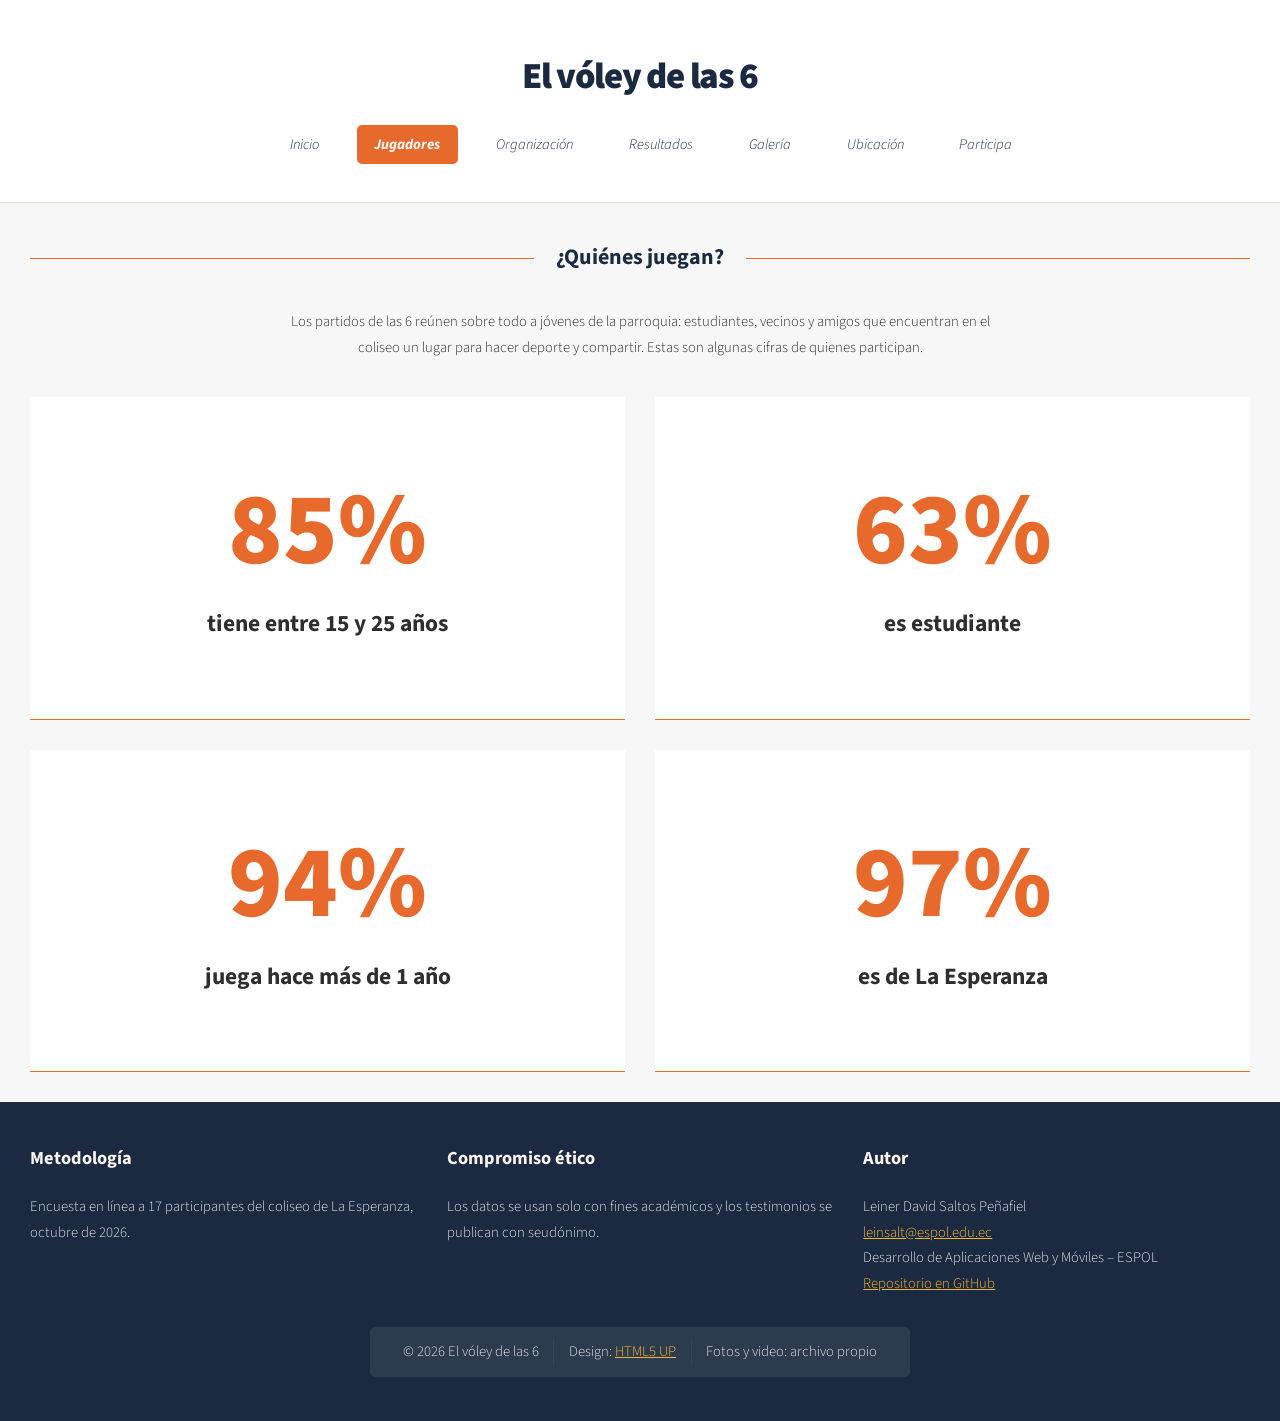
==== commit 76e7dd7d: "Se agregó la sección de resultados, se modificó el estilo css para esta sección y se modificaron los" ====
--- a/jugadores-page.html
+++ b/jugadores-page.html
@@ -9,7 +9,7 @@
 		<title>¿Quiénes juegan? | El vóley de las 6</title>
 		<meta charset="utf-8" />
 		<meta name="viewport" content="width=device-width, initial-scale=1, user-scalable=no" />
-		<link rel="stylesheet" href="assets/css/main.css?v=4" />
+		<link rel="stylesheet" href="assets/css/main.css?v=12" />
 	</head>
 	<body class="no-sidebar is-preload">
 		<div id="page-wrapper">
@@ -25,8 +25,8 @@
 							<ul>
 								<li><a href="index.html">Inicio</a></li>
 								<li class="current"><a href="jugadores-page.html">Jugadores</a></li>
-								<li><a href="#">Organización</a></li>
-								<li><a href="#">Resultados</a></li>
+								<li><a href="organizacion-page.html">Organización</a></li>
+								<li><a href="resultados-page.html">Resultados</a></li>
 								<li><a href="#">Galería</a></li>
 								<li><a href="#">Ubicación</a></li>
 								<li><a href="#">Participa</a></li>
@@ -90,7 +90,7 @@
 									<header>
 										<h2>Metodología</h2>
 									</header>
-									<p>Encuesta en línea a [N] participantes del coliseo de La Esperanza, octubre de 2026.</p>
+									<p>Encuesta en línea a 17 participantes del coliseo de La Esperanza, octubre de 2026.</p>
 								</section>
 							</div>
 							<div class="col-4 col-12-medium">
@@ -104,11 +104,11 @@
 							<div class="col-4 col-12-medium">
 								<section>
 									<header>
-										<h2>Autores</h2>
+										<h2>Autor</h2>
 									</header>
 									<address>
-										Nombre 1 · Nombre 2<br />
-										<a href="mailto:correo@espol.edu.ec">correo@espol.edu.ec</a><br />
+										Leiner David Saltos Peñafiel<br />
+										<a href="mailto:correo@espol.edu.ec">leinsalt@espol.edu.ec</a><br />
 										Desarrollo de Aplicaciones Web y Móviles – ESPOL<br />
 										<a href="#">Repositorio en GitHub</a>
 									</address>
--- a/assets/css/main.css
+++ b/assets/css/main.css
@@ -2959,3 +2959,251 @@
 			}
 
 	}
+
+/* Organización */
+
+	#organizacion .box {
+		height: 100%;
+	}
+
+	#organizacion h3 {
+		margin: 0 0 1em 0;
+	}
+
+	.jornada {
+		list-style: none;
+		counter-reset: paso;
+		padding: 0;
+		margin: 0;
+	}
+
+		.jornada li {
+			counter-increment: paso;
+			position: relative;
+			padding: 0 0 1.5em 3.75em;
+		}
+
+			.jornada li:before {
+				content: counter(paso);
+				position: absolute;
+				left: 0;
+				top: 0;
+				width: 2.5em;
+				height: 2.5em;
+				line-height: 2.5em;
+				border-radius: 50%;
+				background: #E8692C;
+				color: #fff;
+				font-weight: 800;
+				text-align: center;
+			}
+
+			.jornada li:after {
+				content: '';
+				position: absolute;
+				left: 1.2em;
+				top: 2.5em;
+				bottom: 0;
+				border-left: solid 2px #E8692C;
+				opacity: 0.35;
+			}
+
+			.jornada li:last-child {
+				padding-bottom: 0;
+			}
+
+				.jornada li:last-child:after {
+					display: none;
+				}
+
+			.jornada h4 {
+				font-weight: 800;
+				margin: 0 0 0.25em 0;
+			}
+
+			.jornada p {
+				margin: 0;
+			}
+
+	.whatsapp h3 .icon {
+		font-size: 2em;
+		vertical-align: middle;
+		margin-right: 0.15em;
+		color: #25D366;
+	}
+
+	.whatsapp .whatsapp-numero {
+		display: block;
+		font-size: 5em;
+		font-weight: 800;
+		line-height: 1.1;
+		color: #E8692C;
+	}
+
+	.whatsapp .whatsapp-texto {
+		font-size: 1.3em;
+		font-weight: 700;
+		margin: 0 0 1.5em 0;
+	}
+
+	.whatsapp .whatsapp-usos {
+		list-style: disc;
+		padding-left: 1.25em;
+		margin: 0;
+	}
+
+	#organizacion .roles-titulo {
+		margin: 2.5em 0 0 0;
+	}
+
+	.box.rol {
+		text-align: center;
+		padding: 2em 1.5em;
+	}
+
+		.box.rol .rol-imagen {
+			display: block;
+			width: 100%;
+			aspect-ratio: 4 / 3;
+			object-fit: cover;
+			border-radius: 5px;
+			margin: 0 0 1em 0;
+		}
+
+		.box.rol .rol-numero {
+			display: block;
+			font-size: 4em;
+			font-weight: 800;
+			line-height: 1.1;
+			color: #E8692C;
+		}
+
+		.box.rol h4 {
+			font-weight: 800;
+			font-size: 1.6em;
+			text-transform: uppercase;
+			letter-spacing: 0.05em;
+			margin: 0 0 0.5em 0;
+		}
+
+		.box.rol p {
+			font-size: 1.2em;
+			margin: 0;
+		}
+
+/* Resultados */
+
+	#resultados .box {
+		height: 100%;
+	}
+
+	.grafico h3 {
+		margin: 0 0 1.25em 0;
+	}
+
+		.grafico h3 .icon {
+			display: inline-block;
+			width: 2em;
+			height: 2em;
+			line-height: 2em;
+			border-radius: 50%;
+			background: #1B2A41;
+			color: #fff;
+			text-align: center;
+			font-size: 0.9em;
+			margin-right: 0.4em;
+		}
+
+	.barras {
+		list-style: none;
+		padding: 0;
+		margin: 0;
+	}
+
+		.barras li {
+			display: grid;
+			grid-template-columns: 9em 1fr 3.5em;
+			align-items: center;
+			gap: 1em;
+			margin: 0 0 0.85em 0;
+		}
+
+			.barras li:last-child {
+				margin-bottom: 0;
+			}
+
+		.barras .barra {
+			display: block;
+			height: 1.1em;
+			background: #f0ece8;
+			border-radius: 1em;
+			overflow: hidden;
+		}
+
+		.barras .barra-relleno {
+			display: block;
+			width: 0;
+			height: 100%;
+			transition: width 1s ease;
+			background: #1B2A41;
+			border-radius: 1em;
+		}
+
+		.barras .barra-valor {
+			font-weight: 800;
+			color: #1B2A41;
+			text-align: right;
+		}
+
+		.barras .destacado .barra-relleno {
+			background: #E8692C;
+		}
+
+		.barras .destacado .barra-valor,
+		.barras .destacado .barra-etiqueta {
+			color: #E8692C;
+			font-weight: 800;
+		}
+
+	.box.impacto {
+		background: #1B2A41;
+		color: #fff;
+		text-align: center;
+		padding: 2.5em 1.5em;
+	}
+
+		.box.impacto .impacto-icono {
+			display: block;
+			font-size: 3em;
+			color: #E8692C;
+			margin: 0 0 0.25em 0;
+		}
+
+		.box.impacto p {
+			font-size: 1.3em;
+			font-weight: 700;
+			margin: 0;
+		}
+
+		.box.impacto .impacto-numero {
+			font-size: 3em;
+			font-weight: 800;
+			color: #E8692C;
+			vertical-align: middle;
+			margin-right: 0.15em;
+		}
+
+	#resultados .fuente {
+		font-style: italic;
+		text-align: center;
+		margin: 2em 0 0 0;
+	}
+
+	@media screen and (max-width: 736px) {
+
+		.barras li {
+			grid-template-columns: 7em 1fr 3em;
+			gap: 0.6em;
+		}
+
+	}
